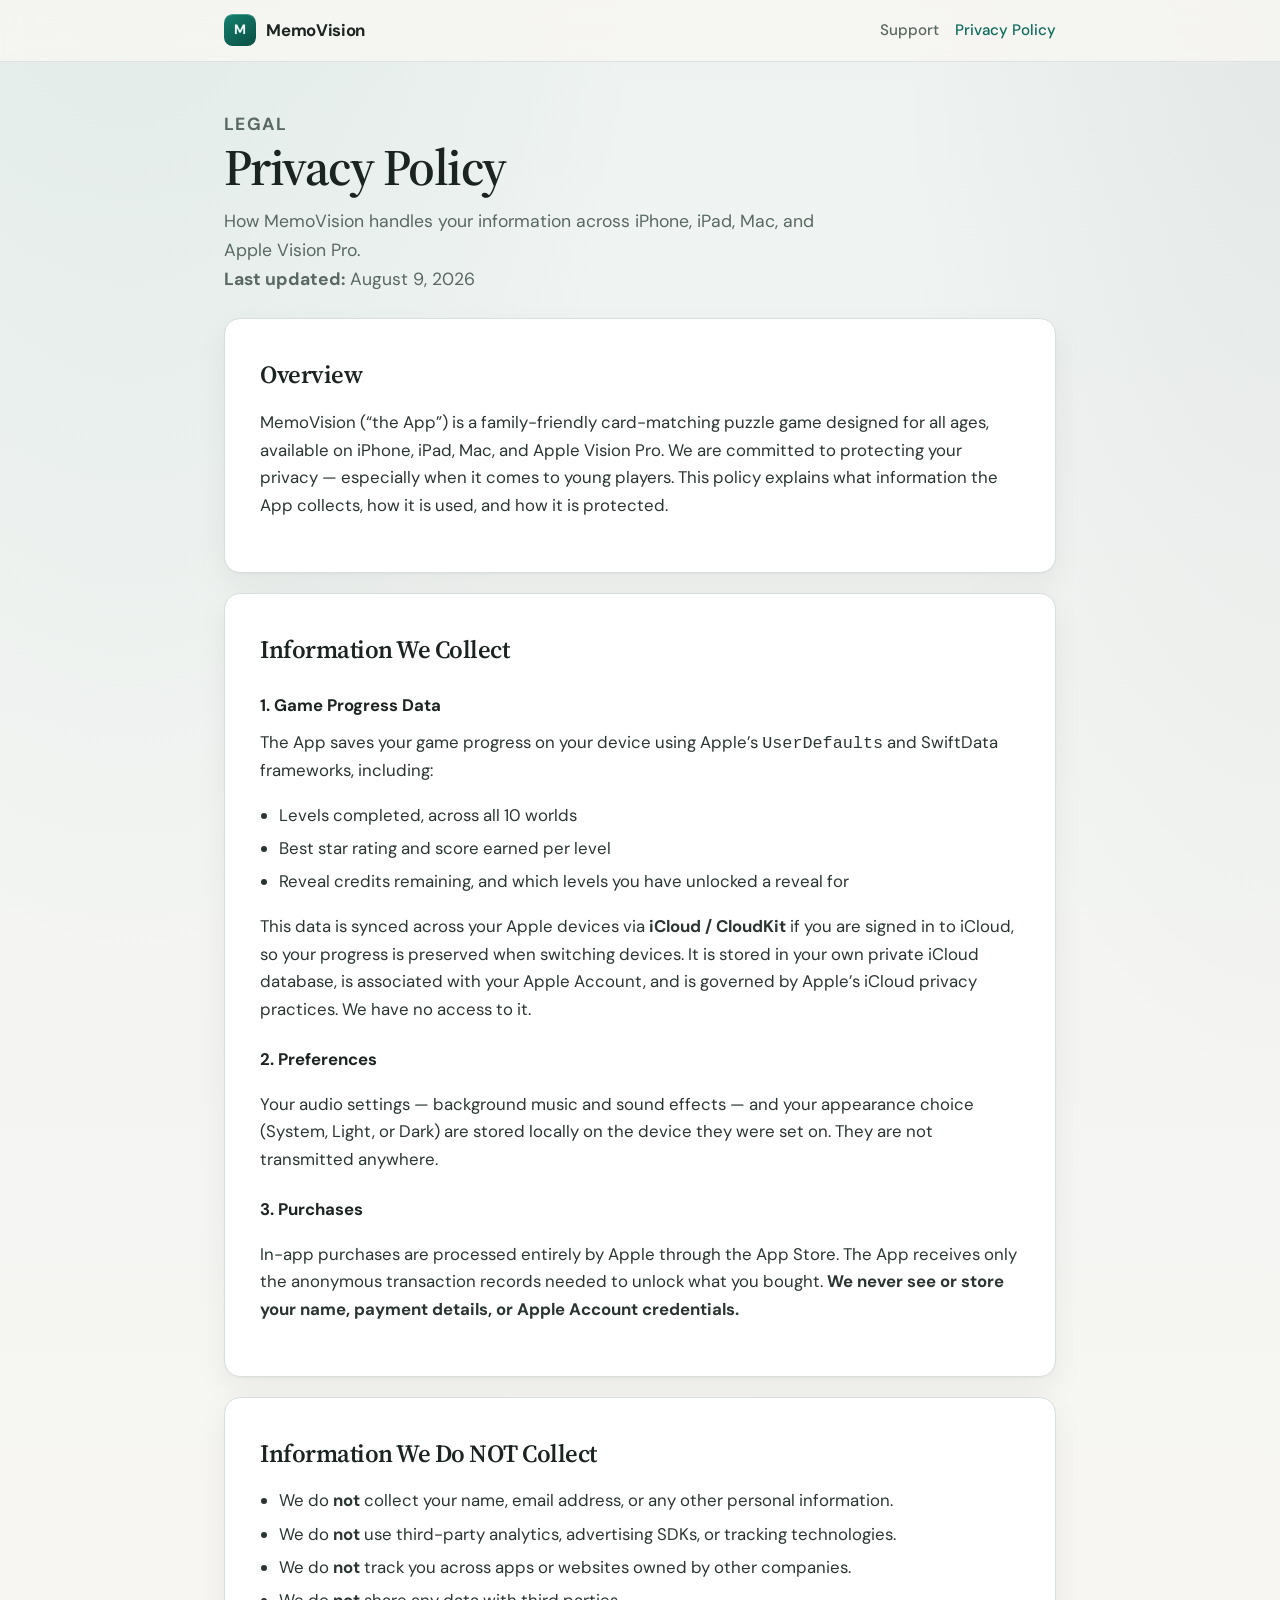
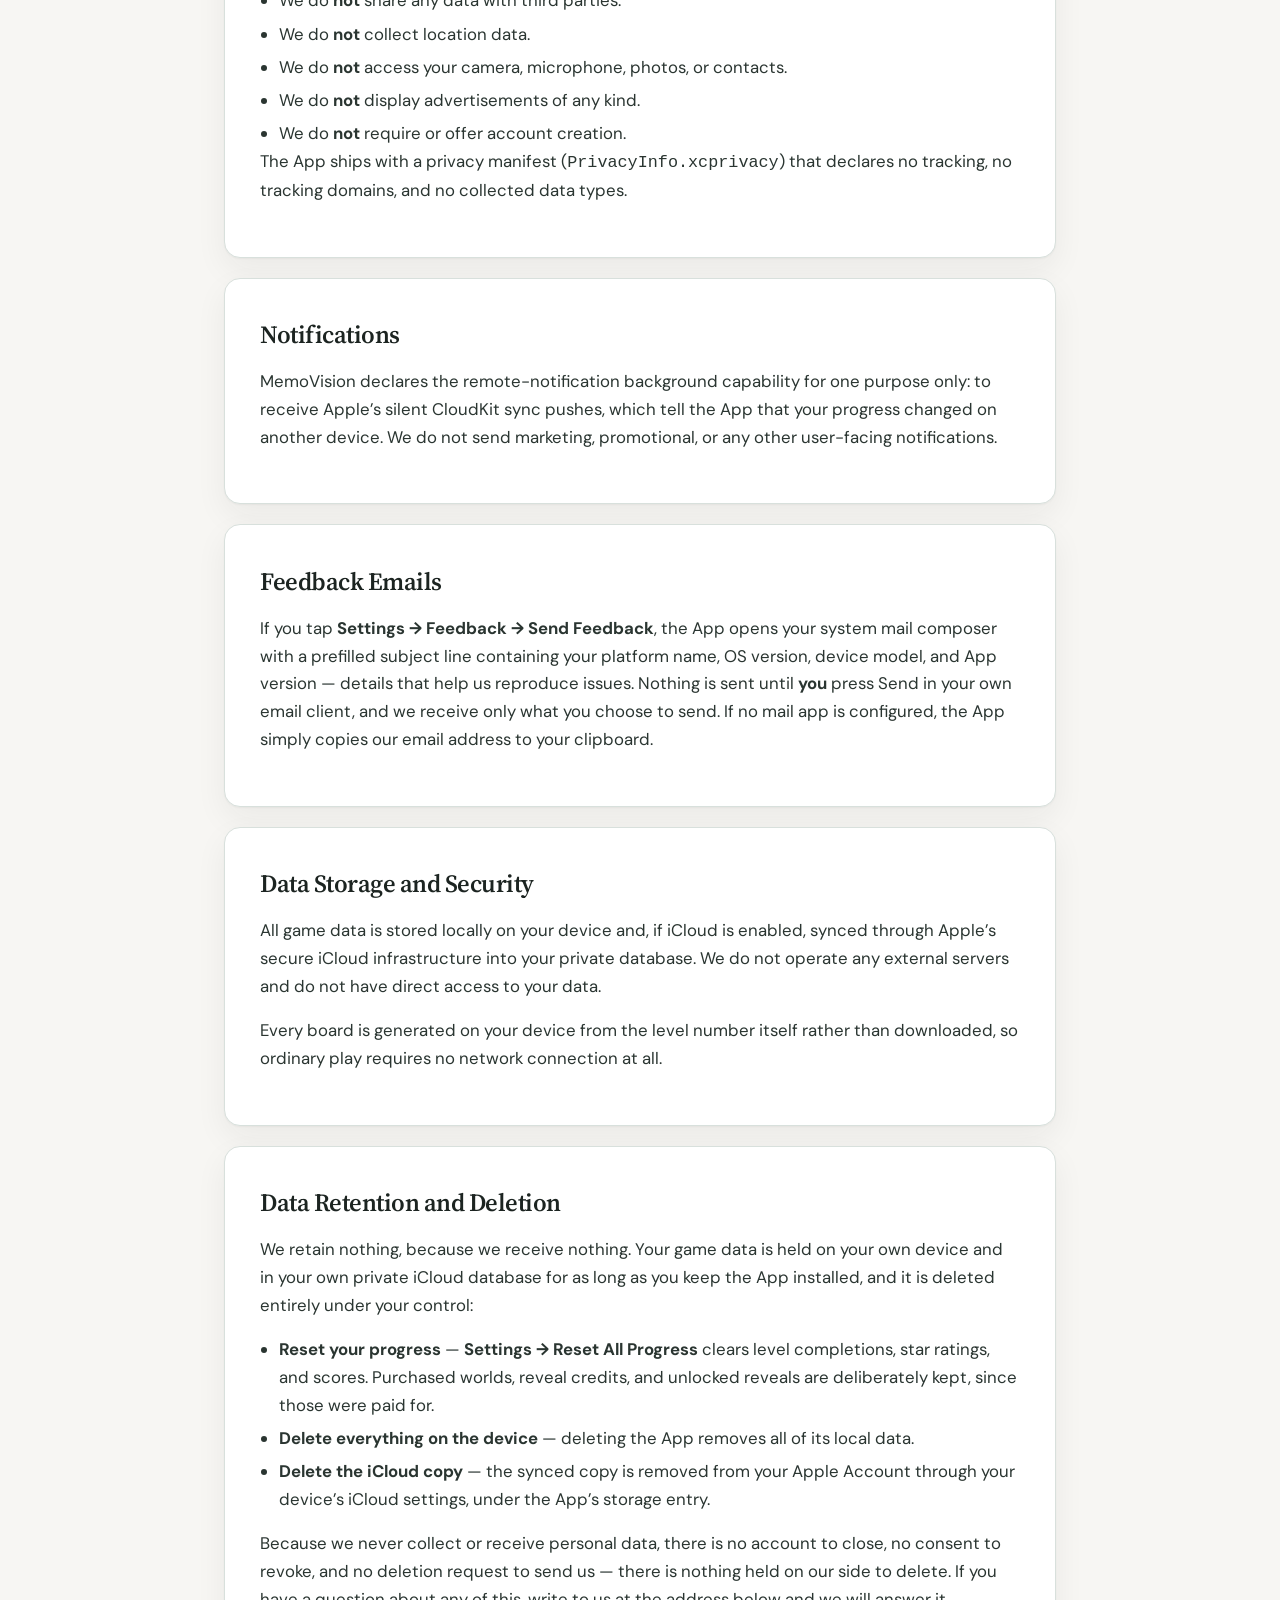
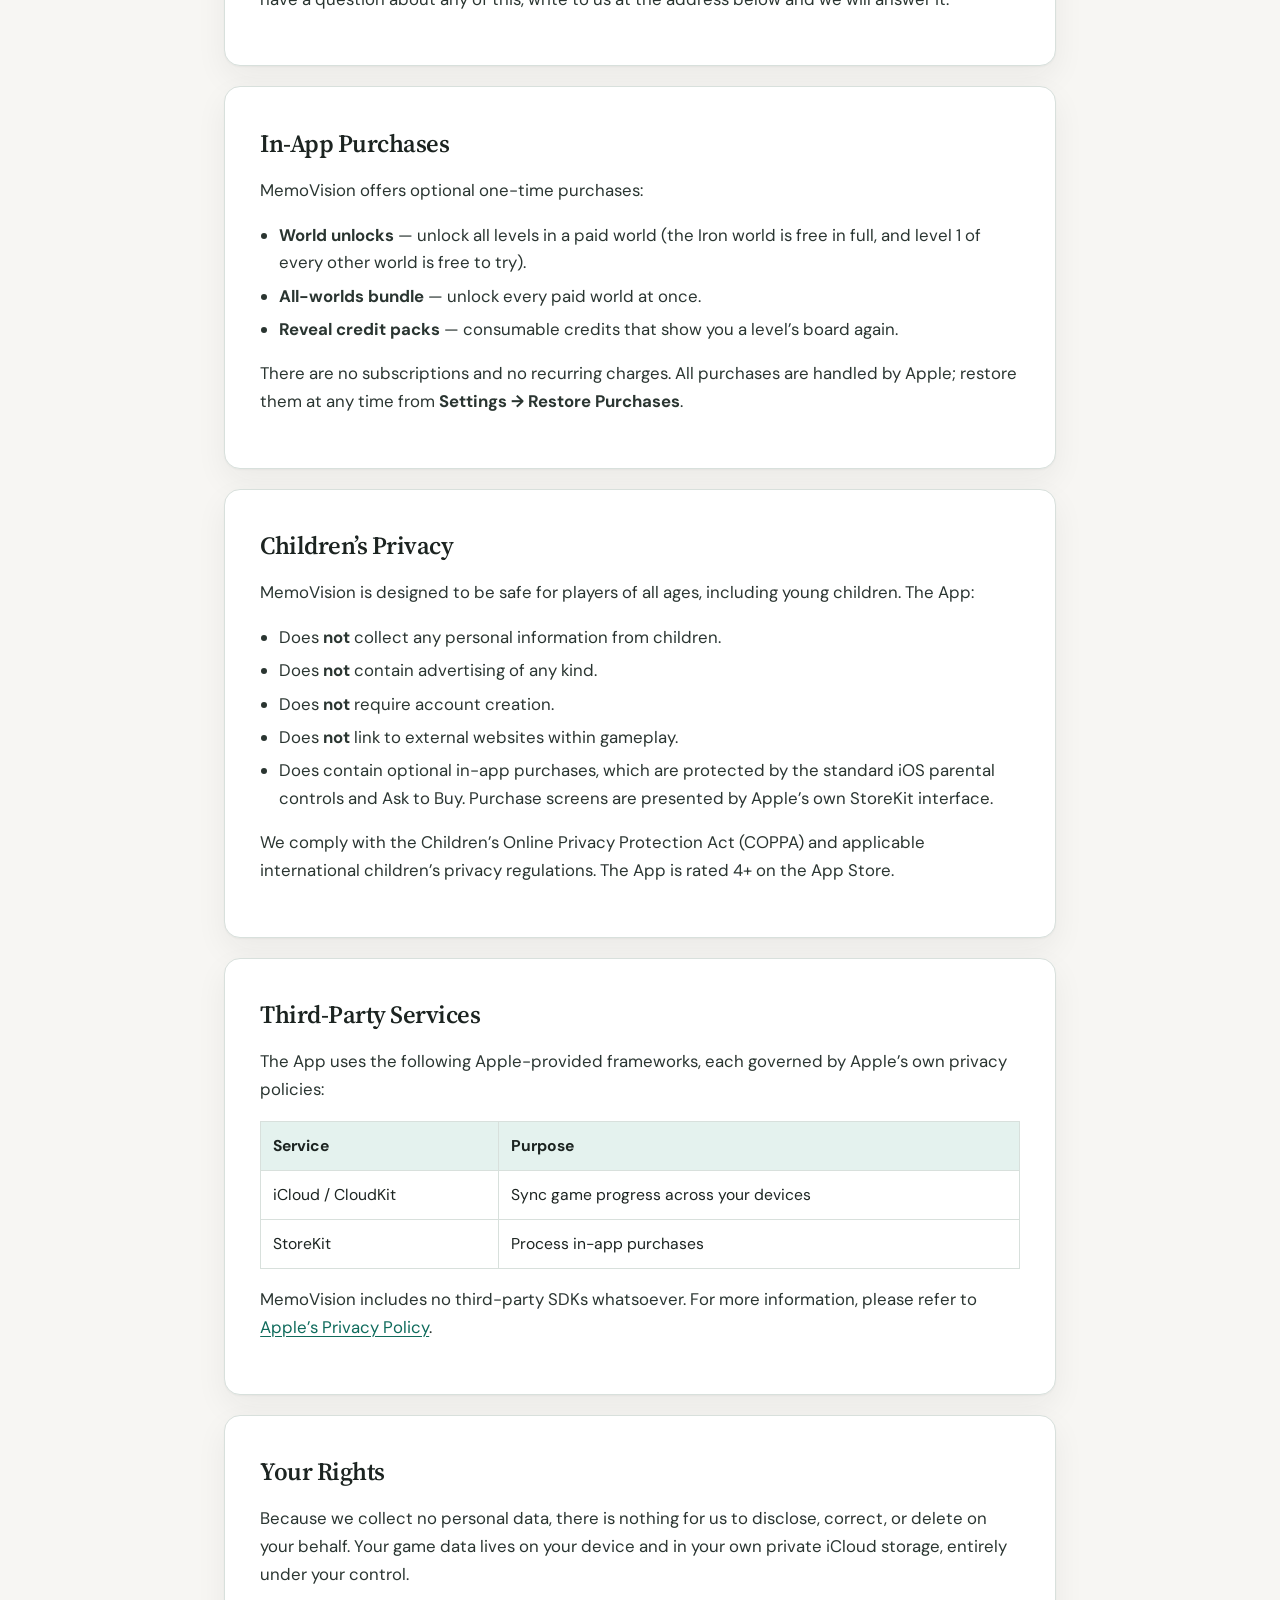
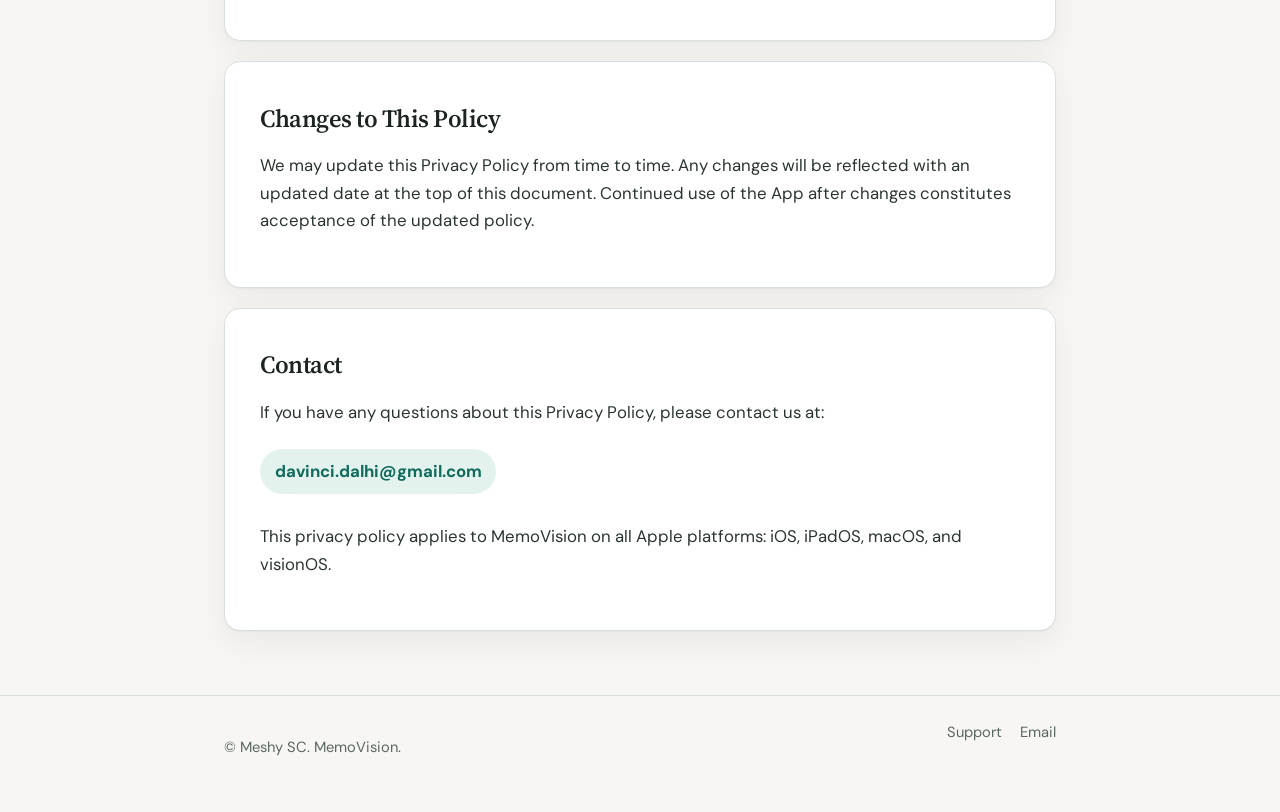
==== docs/privacy/index.html @ 7d890830 "Add GitHub Pages support and privacy sites for App Store review. Co-authored-by: Cursor <cursoragent" ====
<!DOCTYPE html>
<html lang="en">
<head>
  <meta charset="utf-8">
  <meta name="viewport" content="width=device-width, initial-scale=1">
  <title>Privacy Policy · MemoVision</title>
  <meta name="description" content="Privacy Policy for MemoVision. Learn what data the app stores, how iCloud sync works, and what we never collect.">
  <link rel="preconnect" href="https://fonts.googleapis.com">
  <link rel="preconnect" href="https://fonts.gstatic.com" crossorigin>
  <link href="https://fonts.googleapis.com/css2?family=DM+Sans:ital,opsz,wght@0,9..40,400;0,9..40,500;0,9..40,700;1,9..40,400&family=Source+Serif+4:opsz,wght@8..60,600&display=swap" rel="stylesheet">
  <link rel="stylesheet" href="../styles.css">
</head>
<body>
  <header class="site-header">
    <div class="header-inner">
      <a class="brand" href="../">
        <span class="brand-mark" aria-hidden="true">M</span>
        <span>MemoVision</span>
      </a>
      <nav class="nav" aria-label="Primary">
        <a href="../support/">Support</a>
        <a href="./" aria-current="page">Privacy Policy</a>
      </nav>
    </div>
  </header>

  <main>
    <section class="hero">
      <p class="eyebrow">Legal</p>
      <h1>Privacy Policy</h1>
      <p>How MemoVision handles your information across iPhone, iPad, Mac, and Apple Vision Pro.</p>
      <p class="meta"><strong>Last updated:</strong> August 9, 2026</p>
    </section>

    <div class="content">
      <section class="panel">
        <h2>Overview</h2>
        <p>MemoVision (“the App”) is a family-friendly card-matching puzzle game designed for all ages, available on iPhone, iPad, Mac, and Apple Vision Pro. We are committed to protecting your privacy — especially when it comes to young players. This policy explains what information the App collects, how it is used, and how it is protected.</p>
      </section>

      <section class="panel">
        <h2>Information We Collect</h2>

        <h3>1. Game Progress Data</h3>
        <p>The App saves your game progress on your device using Apple’s <code>UserDefaults</code> and SwiftData frameworks, including:</p>
        <ul>
          <li>Levels completed, across all 10 worlds</li>
          <li>Best star rating and score earned per level</li>
          <li>Reveal credits remaining, and which levels you have unlocked a reveal for</li>
        </ul>
        <p>This data is synced across your Apple devices via <strong>iCloud / CloudKit</strong> if you are signed in to iCloud, so your progress is preserved when switching devices. It is stored in your own private iCloud database, is associated with your Apple Account, and is governed by Apple’s iCloud privacy practices. We have no access to it.</p>

        <h3>2. Preferences</h3>
        <p>Your audio settings — background music and sound effects — and your appearance choice (System, Light, or Dark) are stored locally on the device they were set on. They are not transmitted anywhere.</p>

        <h3>3. Purchases</h3>
        <p>In-app purchases are processed entirely by Apple through the App Store. The App receives only the anonymous transaction records needed to unlock what you bought. <strong>We never see or store your name, payment details, or Apple Account credentials.</strong></p>
      </section>

      <section class="panel">
        <h2>Information We Do NOT Collect</h2>
        <ul>
          <li>We do <strong>not</strong> collect your name, email address, or any other personal information.</li>
          <li>We do <strong>not</strong> use third-party analytics, advertising SDKs, or tracking technologies.</li>
          <li>We do <strong>not</strong> track you across apps or websites owned by other companies.</li>
          <li>We do <strong>not</strong> share any data with third parties.</li>
          <li>We do <strong>not</strong> collect location data.</li>
          <li>We do <strong>not</strong> access your camera, microphone, photos, or contacts.</li>
          <li>We do <strong>not</strong> display advertisements of any kind.</li>
          <li>We do <strong>not</strong> require or offer account creation.</li>
        </ul>
        <p>The App ships with a privacy manifest (<code>PrivacyInfo.xcprivacy</code>) that declares no tracking, no tracking domains, and no collected data types.</p>
      </section>

      <section class="panel">
        <h2>Notifications</h2>
        <p>MemoVision declares the remote-notification background capability for one purpose only: to receive Apple’s silent CloudKit sync pushes, which tell the App that your progress changed on another device. We do not send marketing, promotional, or any other user-facing notifications.</p>
      </section>

      <section class="panel">
        <h2>Feedback Emails</h2>
        <p>If you tap <strong>Settings → Feedback → Send Feedback</strong>, the App opens your system mail composer with a prefilled subject line containing your platform name, OS version, device model, and App version — details that help us reproduce issues. Nothing is sent until <strong>you</strong> press Send in your own email client, and we receive only what you choose to send. If no mail app is configured, the App simply copies our email address to your clipboard.</p>
      </section>

      <section class="panel">
        <h2>Data Storage and Security</h2>
        <p>All game data is stored locally on your device and, if iCloud is enabled, synced through Apple’s secure iCloud infrastructure into your private database. We do not operate any external servers and do not have direct access to your data.</p>
        <p>Every board is generated on your device from the level number itself rather than downloaded, so ordinary play requires no network connection at all.</p>
      </section>

      <section class="panel">
        <h2>Data Retention and Deletion</h2>
        <p>We retain nothing, because we receive nothing. Your game data is held on your own device and in your own private iCloud database for as long as you keep the App installed, and it is deleted entirely under your control:</p>
        <ul>
          <li><strong>Reset your progress</strong> — <strong>Settings → Reset All Progress</strong> clears level completions, star ratings, and scores. Purchased worlds, reveal credits, and unlocked reveals are deliberately kept, since those were paid for.</li>
          <li><strong>Delete everything on the device</strong> — deleting the App removes all of its local data.</li>
          <li><strong>Delete the iCloud copy</strong> — the synced copy is removed from your Apple Account through your device’s iCloud settings, under the App’s storage entry.</li>
        </ul>
        <p>Because we never collect or receive personal data, there is no account to close, no consent to revoke, and no deletion request to send us — there is nothing held on our side to delete. If you have a question about any of this, write to us at the address below and we will answer it.</p>
      </section>

      <section class="panel">
        <h2>In-App Purchases</h2>
        <p>MemoVision offers optional one-time purchases:</p>
        <ul>
          <li><strong>World unlocks</strong> — unlock all levels in a paid world (the Iron world is free in full, and level 1 of every other world is free to try).</li>
          <li><strong>All-worlds bundle</strong> — unlock every paid world at once.</li>
          <li><strong>Reveal credit packs</strong> — consumable credits that show you a level’s board again.</li>
        </ul>
        <p>There are no subscriptions and no recurring charges. All purchases are handled by Apple; restore them at any time from <strong>Settings → Restore Purchases</strong>.</p>
      </section>

      <section class="panel">
        <h2>Children’s Privacy</h2>
        <p>MemoVision is designed to be safe for players of all ages, including young children. The App:</p>
        <ul>
          <li>Does <strong>not</strong> collect any personal information from children.</li>
          <li>Does <strong>not</strong> contain advertising of any kind.</li>
          <li>Does <strong>not</strong> require account creation.</li>
          <li>Does <strong>not</strong> link to external websites within gameplay.</li>
          <li>Does contain optional in-app purchases, which are protected by the standard iOS parental controls and Ask to Buy. Purchase screens are presented by Apple’s own StoreKit interface.</li>
        </ul>
        <p>We comply with the Children’s Online Privacy Protection Act (COPPA) and applicable international children’s privacy regulations. The App is rated 4+ on the App Store.</p>
      </section>

      <section class="panel">
        <h2>Third-Party Services</h2>
        <p>The App uses the following Apple-provided frameworks, each governed by Apple’s own privacy policies:</p>
        <div class="table-wrap">
          <table>
            <thead>
              <tr>
                <th>Service</th>
                <th>Purpose</th>
              </tr>
            </thead>
            <tbody>
              <tr>
                <td>iCloud / CloudKit</td>
                <td>Sync game progress across your devices</td>
              </tr>
              <tr>
                <td>StoreKit</td>
                <td>Process in-app purchases</td>
              </tr>
            </tbody>
          </table>
        </div>
        <p>MemoVision includes no third-party SDKs whatsoever. For more information, please refer to <a href="https://www.apple.com/legal/privacy/">Apple’s Privacy Policy</a>.</p>
      </section>

      <section class="panel">
        <h2>Your Rights</h2>
        <p>Because we collect no personal data, there is nothing for us to disclose, correct, or delete on your behalf. Your game data lives on your device and in your own private iCloud storage, entirely under your control.</p>
      </section>

      <section class="panel">
        <h2>Changes to This Policy</h2>
        <p>We may update this Privacy Policy from time to time. Any changes will be reflected with an updated date at the top of this document. Continued use of the App after changes constitutes acceptance of the updated policy.</p>
      </section>

      <section class="panel" id="contact">
        <h2>Contact</h2>
        <p>If you have any questions about this Privacy Policy, please contact us at:</p>
        <a class="email" href="mailto:davinci.dalhi@gmail.com">davinci.dalhi@gmail.com</a>
        <p>This privacy policy applies to MemoVision on all Apple platforms: iOS, iPadOS, macOS, and visionOS.</p>
      </section>
    </div>
  </main>

  <footer class="site-footer">
    <div class="footer-inner">
      <p>© Meshy SC. MemoVision.</p>
      <div class="footer-links">
        <a href="../support/">Support</a>
        <a href="mailto:davinci.dalhi@gmail.com">Email</a>
      </div>
    </div>
  </footer>
</body>
</html>
---- docs/styles.css ----
:root {
  --bg: #f7f6f3;
  --bg-accent: #eef3f1;
  --surface: #ffffff;
  --ink: #1c2421;
  --muted: #5a6862;
  --line: #d8e0dc;
  --accent: #0f6b5c;
  --accent-soft: #e4f2ee;
  --shadow: 0 1px 2px rgba(28, 36, 33, 0.04), 0 12px 32px rgba(28, 36, 33, 0.06);
  --radius: 16px;
  --max: 42rem;
  --font: "Source Serif 4", "Iowan Old Style", "Palatino Linotype", Palatino, Georgia, serif;
  --sans: "DM Sans", "Avenir Next", "Segoe UI", sans-serif;
}

*,
*::before,
*::after {
  box-sizing: border-box;
}

html {
  scroll-behavior: smooth;
}

body {
  margin: 0;
  min-height: 100vh;
  color: var(--ink);
  font-family: var(--sans);
  font-size: 1.05rem;
  line-height: 1.65;
  background:
    radial-gradient(ellipse 80% 50% at 10% -10%, rgba(15, 107, 92, 0.08), transparent 55%),
    radial-gradient(ellipse 60% 40% at 100% 0%, rgba(28, 36, 33, 0.05), transparent 50%),
    linear-gradient(180deg, var(--bg-accent) 0%, var(--bg) 28%, var(--bg) 100%);
}

a {
  color: var(--accent);
  text-decoration-thickness: 1px;
  text-underline-offset: 0.18em;
}

a:hover {
  color: #0a5246;
}

.site-header {
  position: sticky;
  top: 0;
  z-index: 10;
  backdrop-filter: blur(14px);
  background: rgba(247, 246, 243, 0.86);
  border-bottom: 1px solid rgba(216, 224, 220, 0.85);
}

.header-inner,
.footer-inner,
.hero,
.content,
.card-grid {
  width: min(100% - 2rem, 52rem);
  margin-inline: auto;
}

.header-inner {
  display: flex;
  align-items: center;
  justify-content: space-between;
  gap: 1rem;
  padding: 0.9rem 0;
}

.brand {
  display: inline-flex;
  align-items: center;
  gap: 0.65rem;
  color: var(--ink);
  text-decoration: none;
  font-weight: 700;
  letter-spacing: -0.02em;
}

.brand-mark {
  display: grid;
  place-items: center;
  width: 2rem;
  height: 2rem;
  border-radius: 0.55rem;
  background: linear-gradient(145deg, #14806e, #0b4f44);
  color: #f4fffb;
  font-size: 0.85rem;
  font-weight: 700;
  box-shadow: inset 0 1px 0 rgba(255, 255, 255, 0.25);
}

.nav {
  display: flex;
  flex-wrap: wrap;
  gap: 0.35rem 1rem;
  font-size: 0.95rem;
}

.nav a {
  color: var(--muted);
  text-decoration: none;
  font-weight: 500;
}

.nav a:hover,
.nav a[aria-current="page"] {
  color: var(--accent);
}

.hero {
  padding: 3rem 0 1.5rem;
}

.eyebrow {
  margin: 0 0 0.75rem;
  color: var(--accent);
  font-size: 0.82rem;
  font-weight: 700;
  letter-spacing: 0.08em;
  text-transform: uppercase;
}

.hero h1 {
  margin: 0 0 0.75rem;
  max-width: 16ch;
  font-family: var(--font);
  font-size: clamp(2.2rem, 5vw, 3.2rem);
  font-weight: 600;
  line-height: 1.1;
  letter-spacing: -0.03em;
}

.hero p {
  margin: 0;
  max-width: 38rem;
  color: var(--muted);
  font-size: 1.1rem;
}

.meta {
  margin-top: 1rem;
  color: var(--muted);
  font-size: 0.95rem;
}

.content {
  padding: 0 0 4rem;
}

.panel {
  background: var(--surface);
  border: 1px solid var(--line);
  border-radius: var(--radius);
  box-shadow: var(--shadow);
  padding: clamp(1.4rem, 3vw, 2.2rem);
}

.panel + .panel {
  margin-top: 1.25rem;
}

.panel h2 {
  margin: 0 0 0.85rem;
  font-family: var(--font);
  font-size: 1.55rem;
  font-weight: 600;
  letter-spacing: -0.02em;
}

.panel h3 {
  margin: 1.4rem 0 0.55rem;
  font-size: 1.05rem;
  font-weight: 700;
}

.panel p,
.panel li {
  color: #2a3531;
}

.panel p:first-of-type {
  margin-top: 0;
}

.panel ul {
  margin: 0.6rem 0 0;
  padding-left: 1.2rem;
}

.panel li + li {
  margin-top: 0.35rem;
}

.email {
  display: inline-block;
  margin: 0.35rem 0 0.75rem;
  padding: 0.55rem 0.9rem;
  border-radius: 999px;
  background: var(--accent-soft);
  color: var(--accent);
  font-weight: 700;
  text-decoration: none;
}

.email:hover {
  background: #d5ebe5;
}

.faq details {
  border-top: 1px solid var(--line);
  padding: 0.95rem 0;
}

.faq details:first-of-type {
  border-top: 0;
  padding-top: 0;
}

.faq summary {
  cursor: pointer;
  list-style: none;
  font-weight: 650;
  color: var(--ink);
}

.faq summary::-webkit-details-marker {
  display: none;
}

.faq summary::after {
  content: "+";
  float: right;
  color: var(--accent);
  font-weight: 700;
}

.faq details[open] summary::after {
  content: "–";
}

.faq details p {
  margin: 0.65rem 0 0;
  color: var(--muted);
}

.card-grid {
  display: grid;
  grid-template-columns: repeat(auto-fit, minmax(15rem, 1fr));
  gap: 1rem;
  padding: 0 0 4rem;
}

.card {
  display: block;
  padding: 1.4rem 1.35rem;
  border: 1px solid var(--line);
  border-radius: var(--radius);
  background: var(--surface);
  box-shadow: var(--shadow);
  color: inherit;
  text-decoration: none;
  transition: transform 0.2s ease, border-color 0.2s ease;
}

.card:hover {
  transform: translateY(-2px);
  border-color: #b9cfc7;
  color: inherit;
}

.card h2 {
  margin: 0 0 0.45rem;
  font-family: var(--font);
  font-size: 1.45rem;
}

.card p {
  margin: 0;
  color: var(--muted);
  font-size: 0.98rem;
}

.table-wrap {
  overflow-x: auto;
  margin-top: 0.75rem;
}

table {
  width: 100%;
  border-collapse: collapse;
  font-size: 0.98rem;
}

th,
td {
  padding: 0.7rem 0.75rem;
  border: 1px solid var(--line);
  text-align: left;
  vertical-align: top;
}

th {
  background: var(--accent-soft);
  font-weight: 700;
}

.site-footer {
  border-top: 1px solid var(--line);
  padding: 1.5rem 0 2.5rem;
  color: var(--muted);
  font-size: 0.92rem;
}

.footer-inner {
  display: flex;
  flex-wrap: wrap;
  justify-content: space-between;
  gap: 0.75rem 1.5rem;
}

.footer-links {
  display: flex;
  flex-wrap: wrap;
  gap: 0.85rem 1.1rem;
}

.footer-links a {
  color: var(--muted);
  text-decoration: none;
}

.footer-links a:hover {
  color: var(--accent);
}

@media (max-width: 640px) {
  .header-inner {
    align-items: flex-start;
    flex-direction: column;
  }

  .hero {
    padding-top: 2.2rem;
  }
}
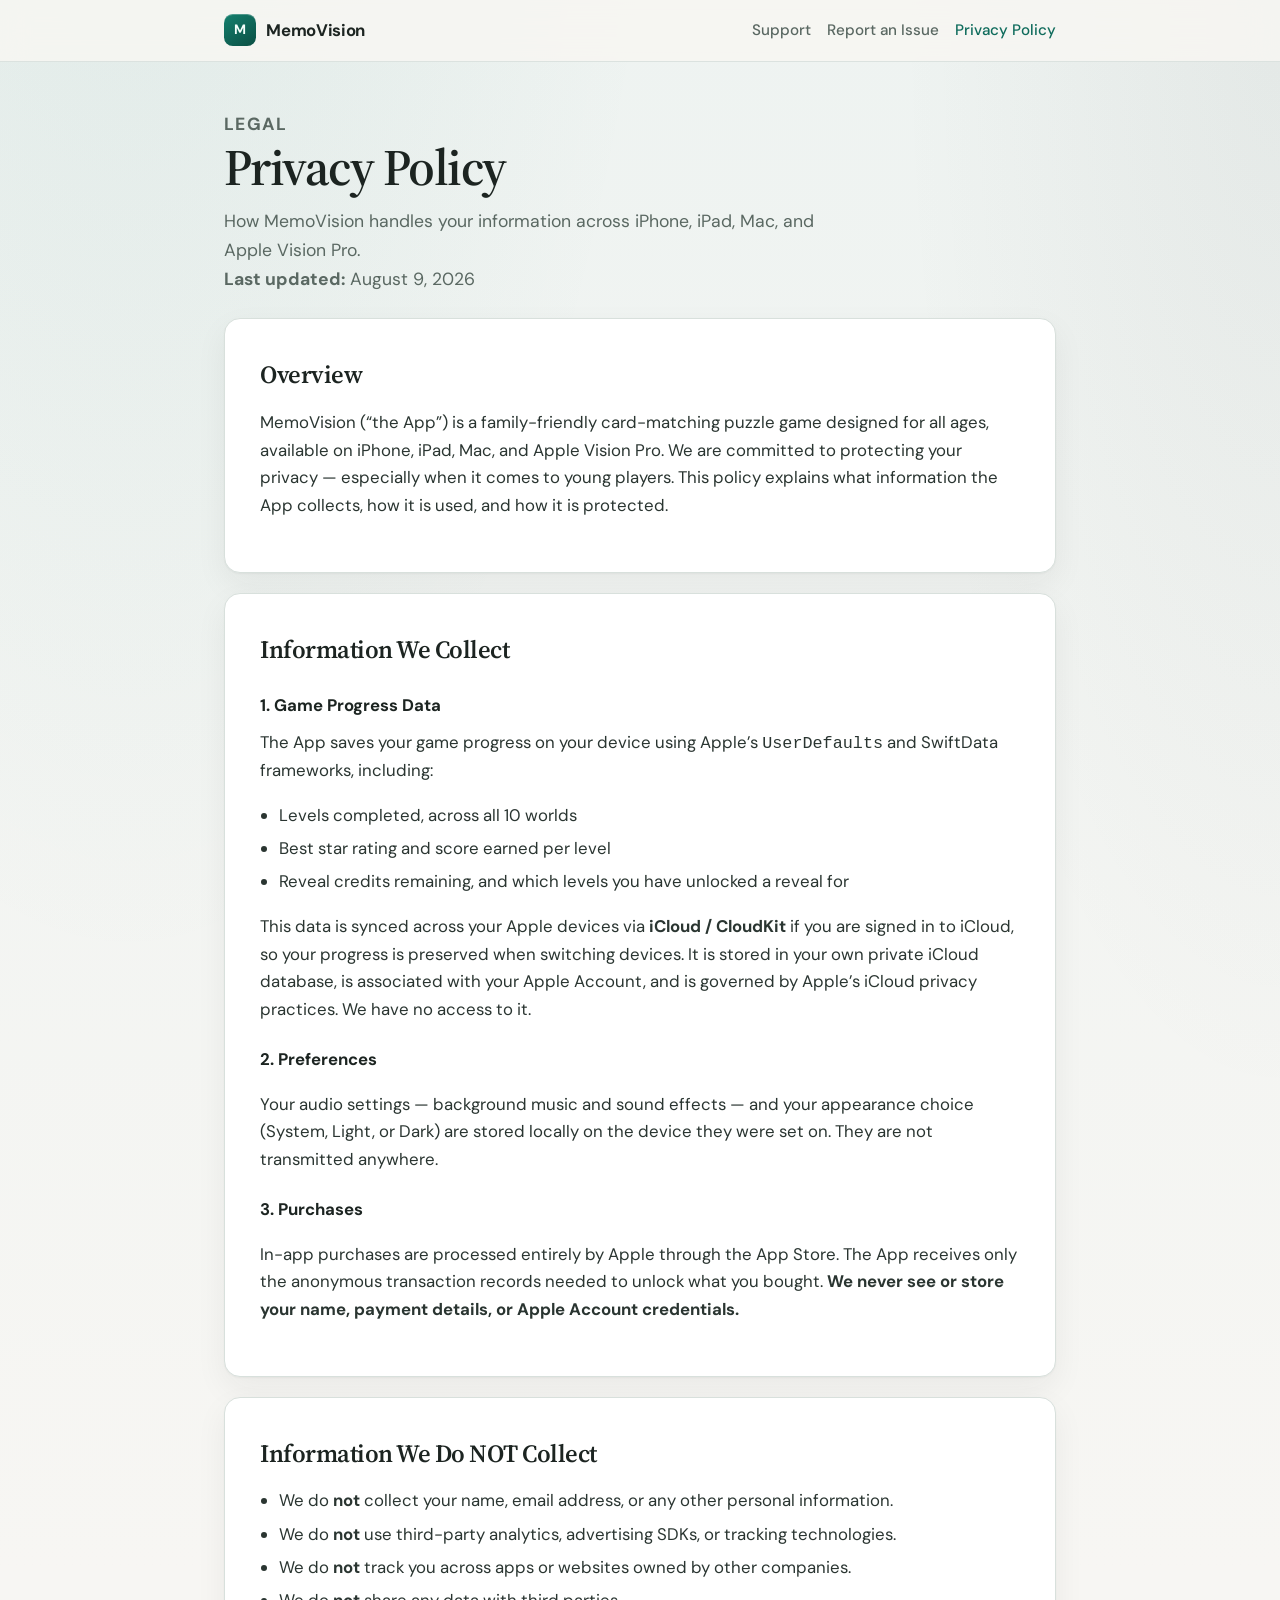
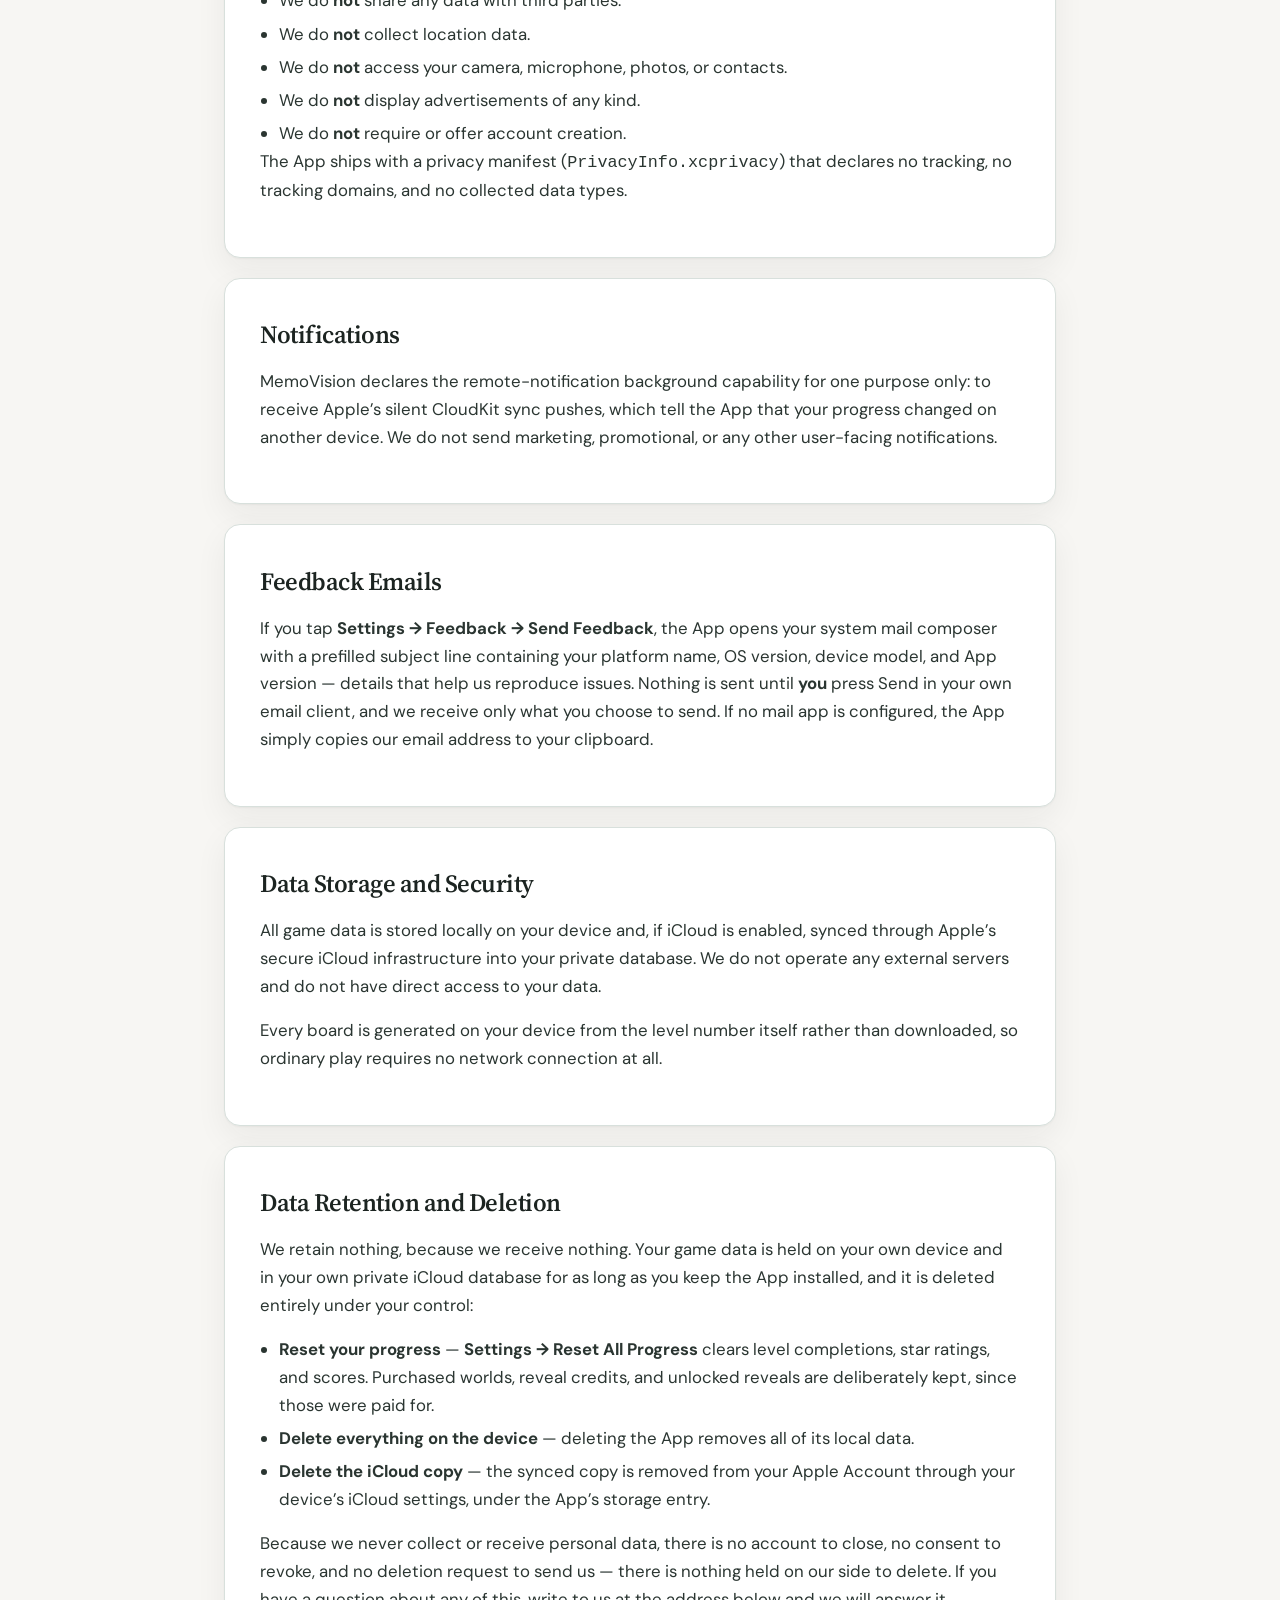
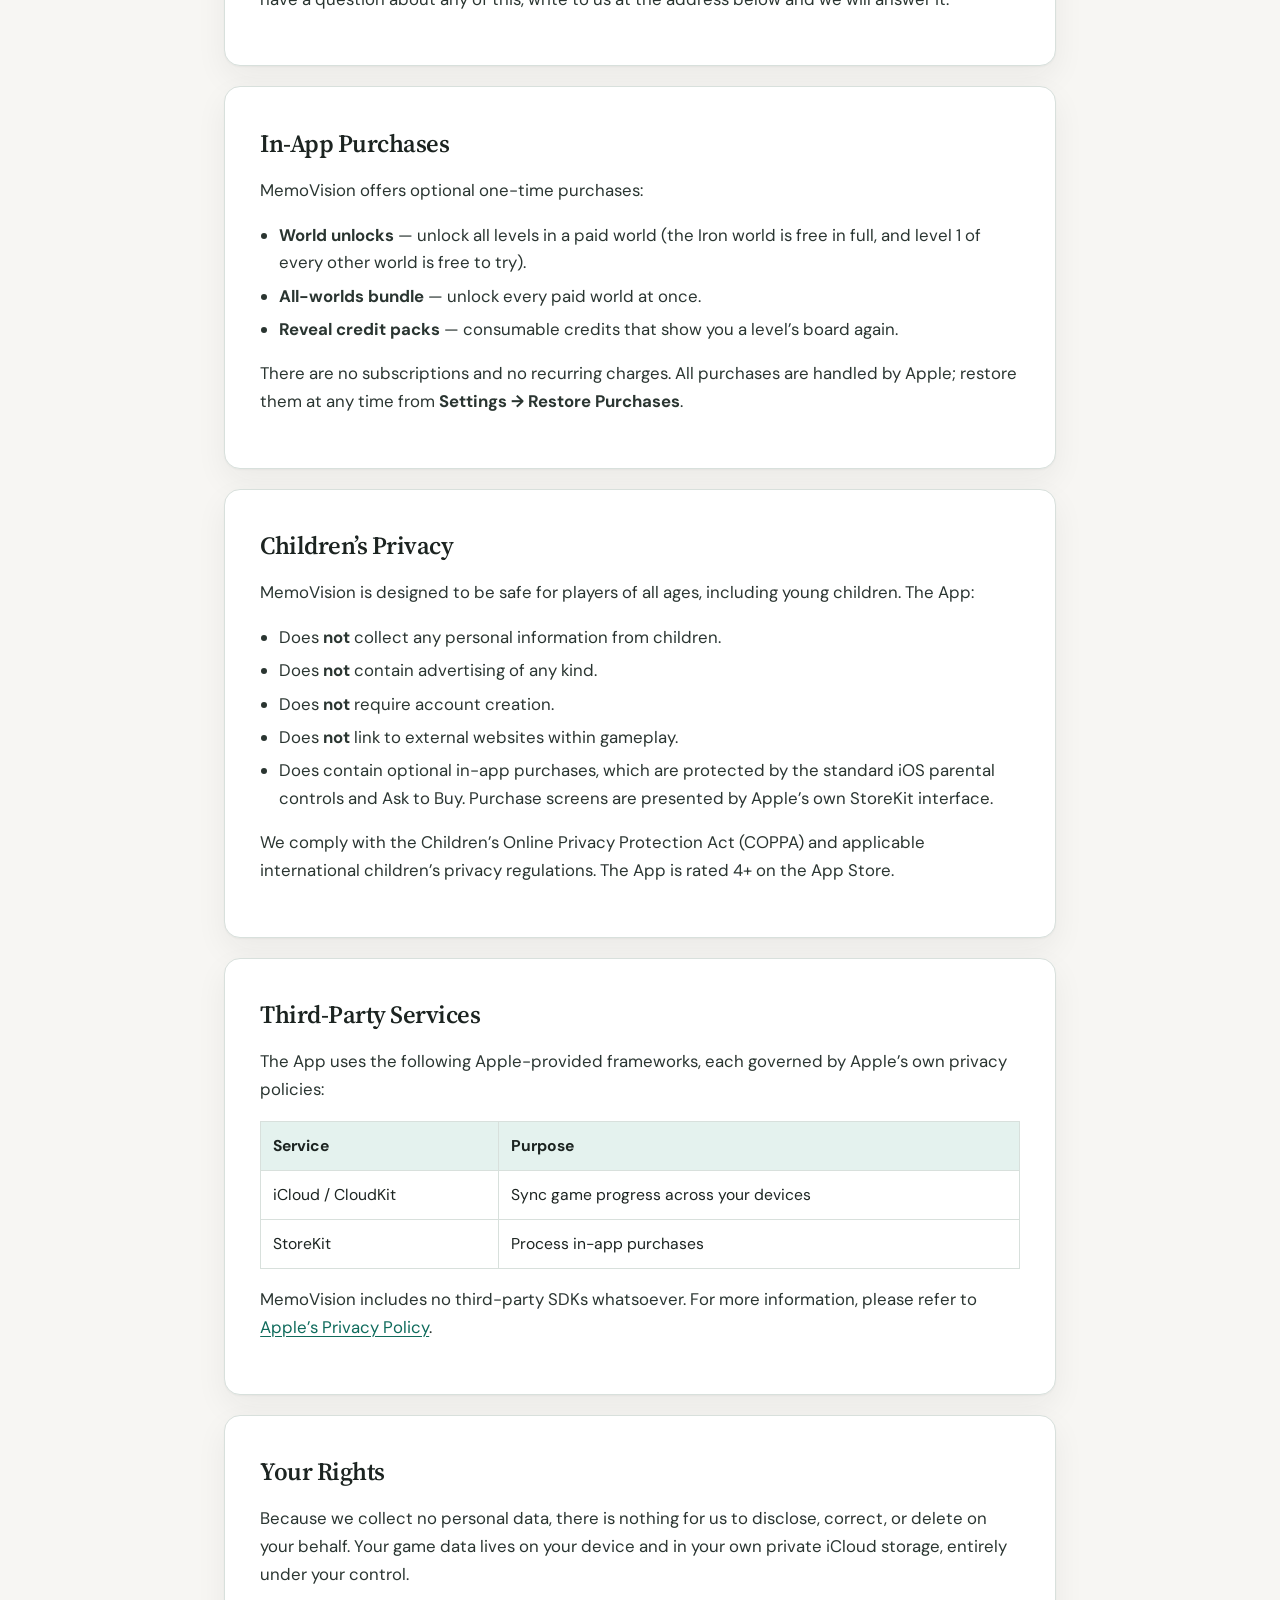
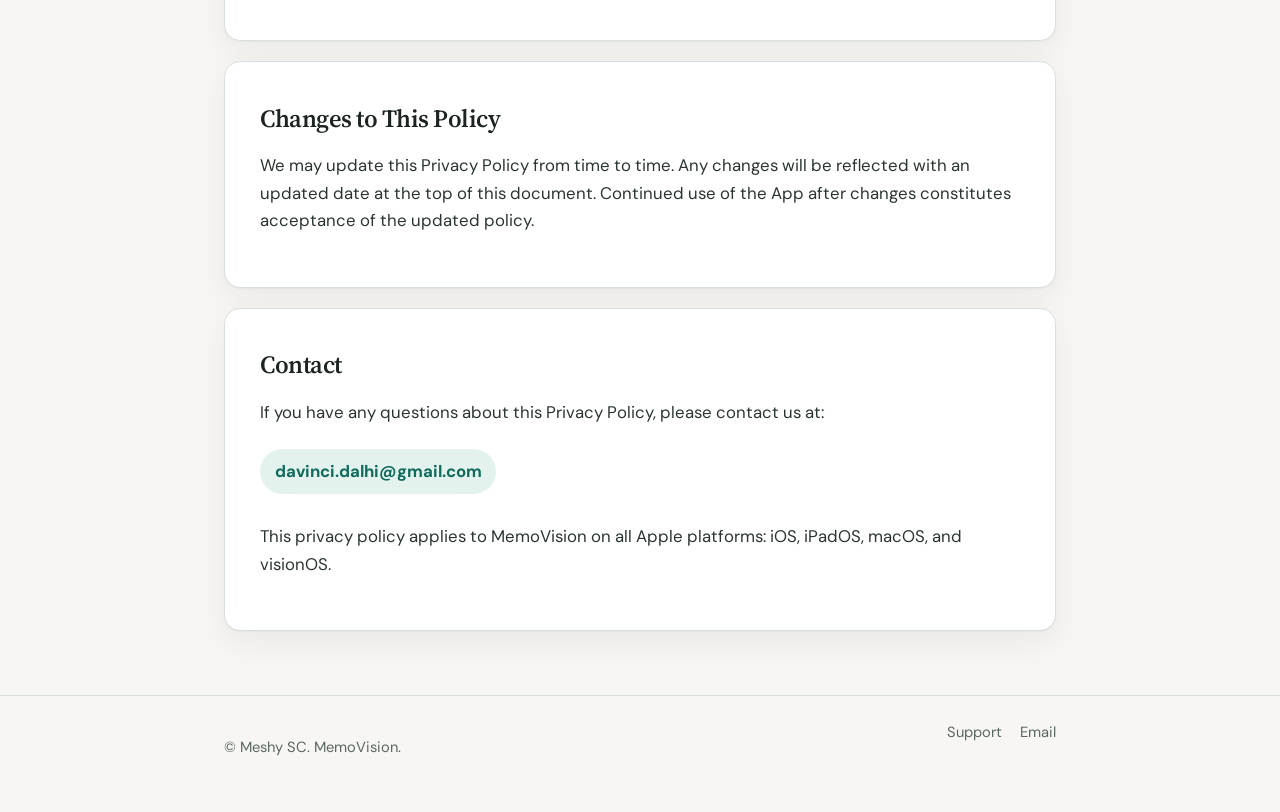
==== commit 66681149: "Put the GitHub Issues form at the top of the support pages. Co-authored-by: Cursor <cursoragent@curs" ====
--- a/docs/privacy/index.html
+++ b/docs/privacy/index.html
@@ -19,6 +19,7 @@
       </a>
       <nav class="nav" aria-label="Primary">
         <a href="../support/">Support</a>
+        <a href="https://github.com/Meshy-SC/MemoVision/issues/new">Report an Issue</a>
         <a href="./" aria-current="page">Privacy Policy</a>
       </nav>
     </div>
--- a/docs/styles.css
+++ b/docs/styles.css
@@ -213,6 +213,22 @@
   background: #d5ebe5;
 }
 
+.button {
+  display: inline-block;
+  margin: 0.35rem 0 0.75rem;
+  padding: 0.7rem 1.15rem;
+  border-radius: 999px;
+  background: var(--accent);
+  color: #f4fffb;
+  font-weight: 700;
+  text-decoration: none;
+}
+
+.button:hover {
+  background: #0a5246;
+  color: #f4fffb;
+}
+
 .faq details {
   border-top: 1px solid var(--line);
   padding: 0.95rem 0;
